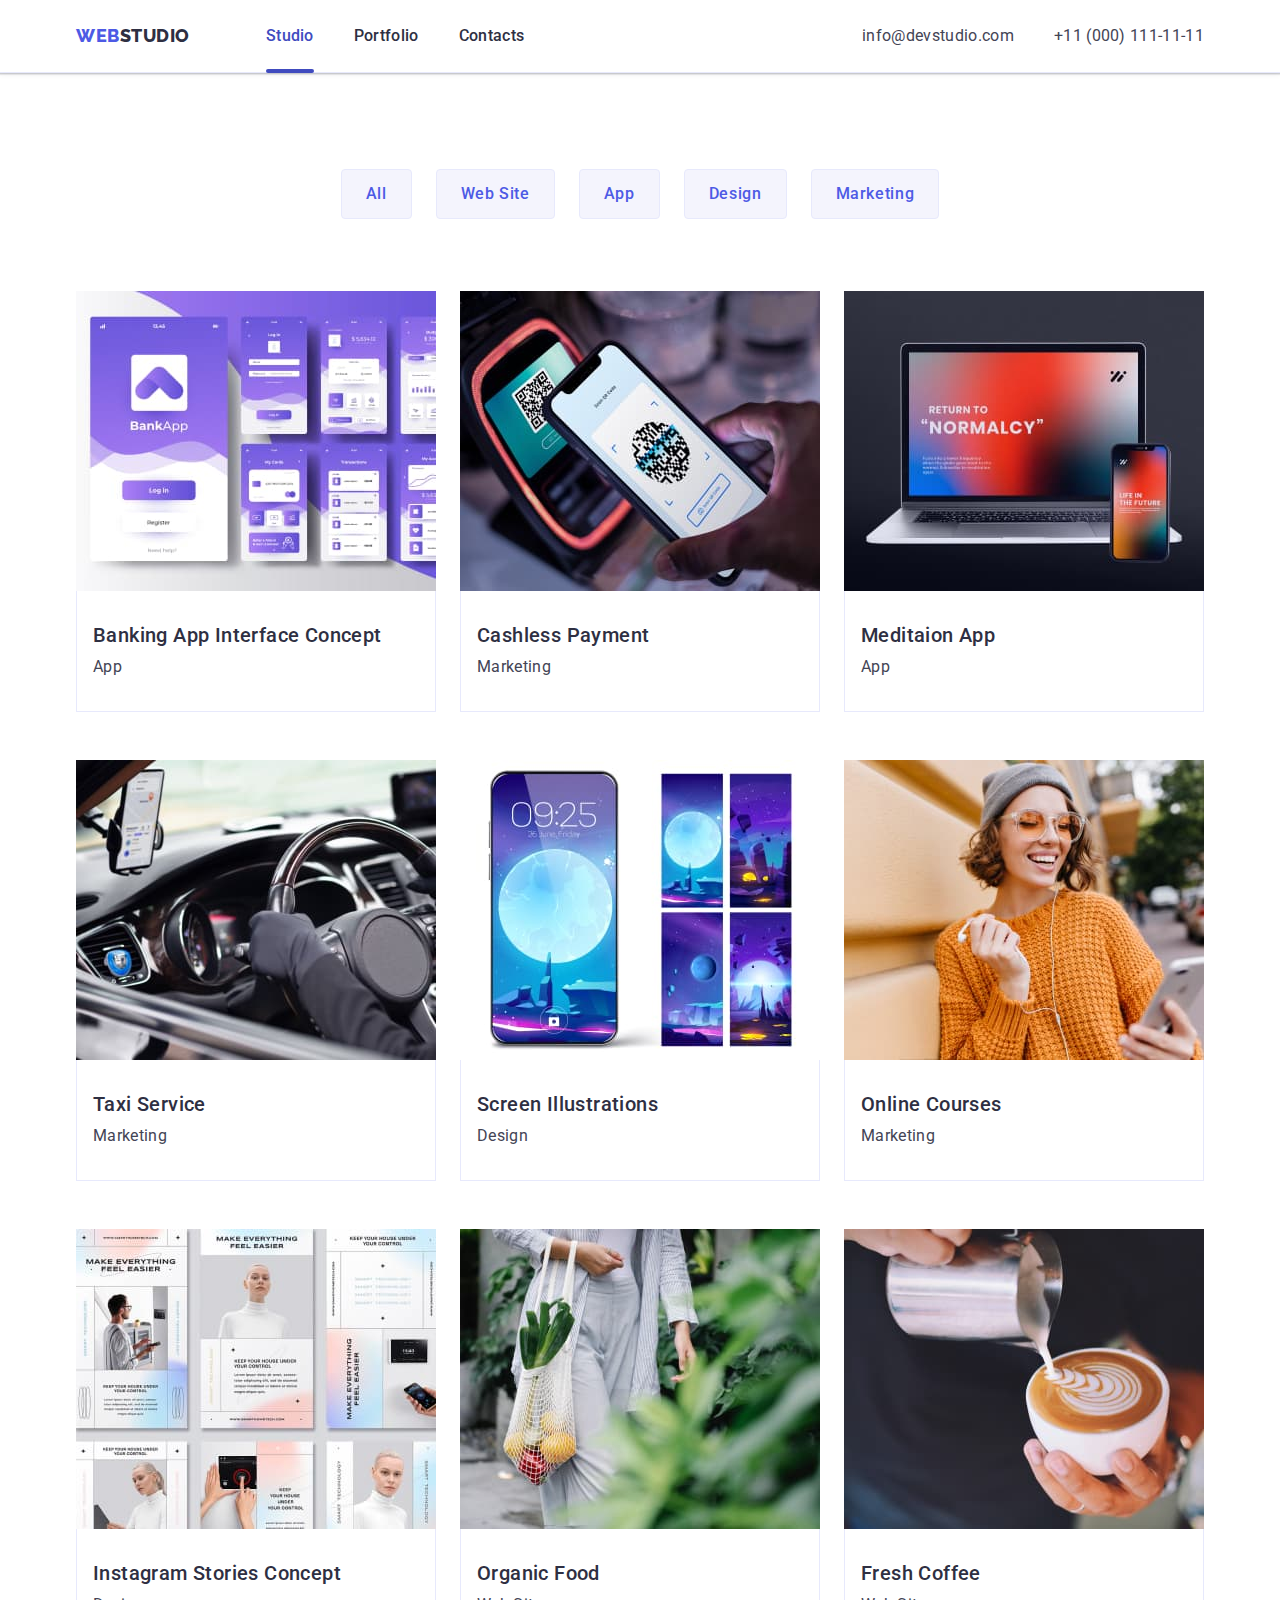
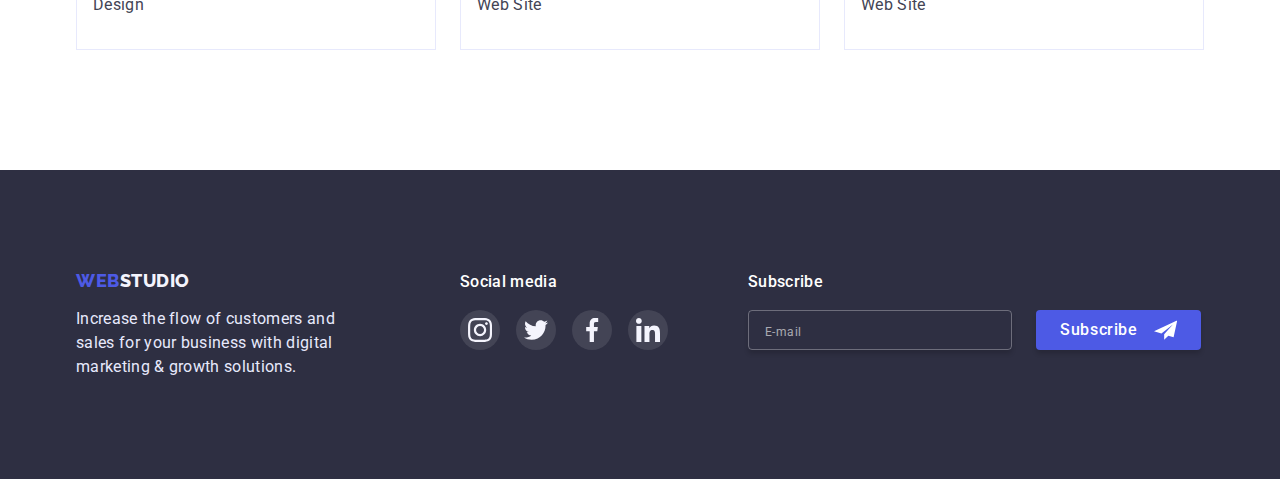
==== portfolio.html @ 4b930581 "hw" ====
<!DOCTYPE html>
<html lang="en">
  <head>
    <meta charset="UTF-8" />
    <meta http-equiv="X-UA-Compatible" content="IE=edge" />
    <meta name="viewport" content="width=device-width, initial-scale=1.0" />

    <title>Homework</title>
    <link rel="preconnect" href="https://fonts.googleapis.com" />
    <link rel="preconnect" href="https://fonts.gstatic.com" crossorigin />
    <link
      href="https://fonts.googleapis.com/css2?family=Raleway:wght@800&family=Roboto:wght@400;500;700;900&display=swap"
      rel="stylesheet"
    />
    <link rel="stylesheet" href="./css/modern-normalize.css" />

    <link rel="stylesheet" href="./css/styles.css" />
  </head>
  <body>
    <header class="main-items-header">
      <div class="container main-nav">
        <nav class="site-navifation">
          <a href="./index.html" class="logo"
            ><span class="logo-web">Web</span
            ><span class="logo-studio">Studio</span></a
          >

          <ul class="site-nav">
            <li class="site-nav-link">
              <a href="./index.html" class="link current">Studio</a>
            </li>
            <li class="site-nav-link">
              <a href="./portfolio.html" class="link">Portfolio</a>
            </li>
            <li class="site-nav-link"><a href="" class="link">Contacts</a></li>
          </ul>
        </nav>
        <address class="address-nav">
          <ul class="address">
            <li class="address-item">
              <a href="mailto:info@devstudio.com" class="adress-link"
                >info@devstudio.com</a
              >
            </li>
            <li class="address-item">
              <a href="tel:+110001111111" class="adress-link"
                >+11 (000) 111-11-11</a
              >
            </li>
          </ul>
        </address>
        <button type="button" data-menu-open class="mobile-menu-open">
          <svg class="mobile-button-svg" width="32" height="22">
            <use
              href="./images/icons.svg/symbol-defs.svg#icon-menu-hamburger"
            ></use>
          </svg>
        </button>
      </div>
      <!-- mobile-menu -->
      <div class="modal-menu-header" data-menu>
        <div class="container mobile-menu-container">
          <button
            type="button"
            class="modal-button-close-header"
            data-menu-close
          >
            <svg class="modal-close-button-header" width="8" height="8">
              <use href="./images/icons.svg/symbol-defs.svg#icon-close"></use>
            </svg>
          </button>
          <ul class="mobile-menu-list">
            <li class="mobile-menu-link">
              <a href="./index.html" class="link">Studio</a>
            </li>
            <li class="mobile-menu-link">
              <a href="./portfolio.html" class="link">Portfolio</a>
            </li>
            <li class="mobile-menu-link">
              <a href="" class="link link-current">Contacts</a>
            </li>
          </ul>
          <div>
            <address class="address-nav-mobile">
              <ul class="address-mobile">
                <li class="address-item">
                  <a href="tel:+110001111111" class="adress-phone"
                    >+11 (000) 111-11-11</a
                  >
                </li>
                <li class="address-item">
                  <a href="mailto:info@devstudio.com" class="adress-email"
                    >info@devstudio.com</a
                  >
                </li>
              </ul>
            </address>
            <ul class="social-list-mobile list">
              <li class="social-list-item-mobile">
                <a href=""
                  ><svg class="social-list-link-mobile">
                    <use
                      href="./images/icons.svg/symbol-defs.svg#icon-instagram"
                    ></use>
                  </svg>
                </a>
              </li>
              <li class="social-list-item-mobile">
                <a href=""
                  ><svg class="social-list-link-mobile">
                    <use
                      href="./images/icons.svg/symbol-defs.svg#icon-twitter"
                    ></use>
                  </svg>
                </a>
              </li>
              <li class="social-list-item-mobile">
                <a href=""
                  ><svg class="social-list-link-mobile">
                    <use
                      href="./images/icons.svg/symbol-defs.svg#icon-facebook"
                    ></use>
                  </svg>
                </a>
              </li>
              <li class="social-list-item-mobile">
                <a href="">
                  <svg class="social-list-link-mobile">
                    <use
                      href="./images/icons.svg/symbol-defs.svg#icon-linkedin"
                    ></use>
                  </svg>
                </a>
              </li>
            </ul>
          </div>
        </div>
      </div>
    </header>
    <main>
      <section class=" section portfolio-section">
        <div class="container portfolio-main-buttons">
          <h1 class="visually-hidden">Our projects</h1>
          <ul class="portfolio-list-title">
            <li class="portfolio-item">
              <button type="button" class="portfolio-button">All</button>
            </li>
            <li class="portfolio-item">
              <button type="button" class="portfolio-button">Web Site</button>
            </li>
            <li class="portfolio-item">
              <button type="button" class="portfolio-button">App</button>
            </li>
            <li class="portfolio-item">
              <button type="button" class="portfolio-button">Design</button>
            </li>
            <li class="portfolio-item">
              <button type="button" class="portfolio-button">Marketing</button>
            </li>
          </ul>
        

        <ul class="portfolio-exaples">
          <li class="portfolio-list">
           <article>
              <a href="" class="portfolio-link-examples"
                ><div class="image-style">
                  <img
                    src="./images/portfolio/img1.jpg"
                    alt="Banking App"
                    width="360"
                    height="300"
                  />
                 <p class="overlay">14 Stylish and User-Friendly App Design Concepts · Task Manager App · Calorie Tracker App · Exotic Fruit Ecommerce App · Cloud Storage App</p>
                </div>
                  
               
                <div class="content-text">
                  
                  <h3 class="portfolio-exaples-title">
                    Banking App Interface Concept
                  </h3>
                  <p class="examles-description">App</p>
                </div>
                </a
              >
          </article>
          </li>
          <!-- --------------------------------------- -->
          <li class="portfolio-list">
            <article>
              <a href="" class="portfolio-link-examples"
                ><div class="image-style">
                  <img
                    src="./images/portfolio/img2.jpg"
                    alt="Cashless Payment"
                    width="360"
                    height="300"
                  /> <p class="overlay">14 Stylish and User-Friendly App Design Concepts · Task Manager App · Calorie Tracker App · Exotic Fruit Ecommerce App · Cloud Storage App</p>
                </div>
                <div class="content-text">
                  <h3 class="portfolio-exaples-title">Cashless Payment</h3>
                  <p class="examles-description">Marketing</p>
                </div></a
              >
            </article>
          </li>
          <!-- ---------------------------------------- -->
          <li class="portfolio-list">
            <article>
              <a href="" class="portfolio-link-examples"
                ><div class="image-style">
                  <img
                    src="./images/portfolio/img3.jpg"
                    alt="Meditaion App"
                    width="360"
                    height="300"
                  /> <p class="overlay">14 Stylish and User-Friendly App Design Concepts · Task Manager App · Calorie Tracker App · Exotic Fruit Ecommerce App · Cloud Storage App</p>
                </div>
                <div class="content-text">
                  <h3 class="portfolio-exaples-title">Meditaion App</h3>
                  <p class="examles-description">App</p>
                </div></a
              >
            </article>
          </li>
          <!-- -------------------------------------- -->
          <li class="portfolio-list">
            <article>
              <a href="" class="portfolio-link-examples"
                ><div class="image-style">
                  <img
                    src="./images/portfolio/img4.jpg"
                    alt="Taxi Service"
                    width="360"
                    height="300"
                  /> <p class="overlay">14 Stylish and User-Friendly App Design Concepts · Task Manager App · Calorie Tracker App · Exotic Fruit Ecommerce App · Cloud Storage App</p>
                </div>
                <div class="content-text">
                  <h3 class="portfolio-exaples-title">Taxi Service</h3>
                  <p class="examles-description">Marketing</p>
                </div></a
              >
            </article>
          </li>
          <!-- ------------------------------------------------------ -->
          <li class="portfolio-list">
            <article>
              <a href="" class="portfolio-link-examples"
                ><div class="image-style">
                  <img
                    src="./images/portfolio/img5.jpg"
                    alt="Screen Illustrations"
                    width="360"
                    height="300"
                  /> <p class="overlay">14 Stylish and User-Friendly App Design Concepts · Task Manager App · Calorie Tracker App · Exotic Fruit Ecommerce App · Cloud Storage App</p>
                </div>
                <div class="content-text">
                  <h3 class="portfolio-exaples-title">Screen Illustrations</h3>
                  <p class="examles-description">Design</p>
                </div></a
              >
            </article>
          </li>
          <!-- ----------------------------------------------- -->
          <li class="portfolio-list">
            <article>
              <a href="" class="portfolio-link-examples"
                ><div class="image-style">
                  <img
                    src="./images/portfolio/img6.jpg"
                    alt="Online Courses"
                    width="360"
                    height="300"
                  /> <p class="overlay">14 Stylish and User-Friendly App Design Concepts · Task Manager App · Calorie Tracker App · Exotic Fruit Ecommerce App · Cloud Storage App</p>
                </div>
                <div class="content-text">
                  <h3 class="portfolio-exaples-title">Online Courses</h3>
                  <p class="examles-description">Marketing</p>
                </div></a
              >
            </article>
          </li>
          <!-- ------------------------------------------- -->
          <li class="portfolio-list">
            <article>
              <a href="" class="portfolio-link-examples"
                ><div class="image-style">
                  <img
                    src="./images/portfolio/img7.jpg"
                    alt="Instagram Stories Concept"
                    width="360"
                    height="300"
                  /> <p class="overlay">14 Stylish and User-Friendly App Design Concepts · Task Manager App · Calorie Tracker App · Exotic Fruit Ecommerce App · Cloud Storage App</p>
                </div>
                <div class="content-text">
                  <h3 class="portfolio-exaples-title">
                    Instagram Stories Concept
                  </h3>
                  <p class="examles-description">Design</p>
                </div></a
              >
            </article>
          </li>
          <!-- ------------------------------------------- -->
          <li class="portfolio-list">
            <article>
              <a href="" class="portfolio-link-examples"
                ><div class="image-style">
                  <img
                    src="./images/portfolio/img8.jpg"
                    alt="Organic Food"
                    width="360"
                    height="300"
                  /> <p class="overlay">14 Stylish and User-Friendly App Design Concepts · Task Manager App · Calorie Tracker App · Exotic Fruit Ecommerce App · Cloud Storage App</p>
                </div>
                <div class="content-text">
                  <h3 class="portfolio-exaples-title">Organic Food</h3>
                  <p class="examles-description">Web Site</p>
                </div></a
              >
            </article>
          </li>
          <!-- ------------------------------------- -->
          <li class="portfolio-list">
            <article>
              <a href="" class="portfolio-link-examples"
                ><div class="image-style">
                  <img
                    src="./images/portfolio/img9.jpg"
                    alt="Fresh Coffee"
                    width="360"
                    height="300"
                  /> <p class="overlay">14 Stylish and User-Friendly App Design Concepts · Task Manager App · Calorie Tracker App · Exotic Fruit Ecommerce App · Cloud Storage App</p>
                </div>
                <div class="content-text">
                  <h3 class="portfolio-exaples-title">Fresh Coffee</h3>
                  <p class="examles-description">Web Site</p>
                </div></a
              >
            </article>
          </li>
        </ul>
      </section>
    </main>
   <footer class="footer-main-nav">
      <div class="container footer-main">
        <div class="footer-logo-main">
          <a href="./index.html" class="logo footer-logo"
            ><span class="logo-web">Web</span
            ><span class="footer-logo-studio">Studio</span></a
          >
          <p class="footer-paragraph">
            Increase the flow of customers and sales for your business with
            digital marketing & growth solutions.
          </p>
        </div>
        <div class="footer-media">
          <p class="footer-social-media">Social media</p>
          <ul class="footer-social-list list">
            <li class="footer-social-list-item">
              <a href=""
                ><svg class="footer-social-list-link">
                  <use
                    href="./images/icons.svg/symbol-defs.svg#icon-instagram"
                  ></use>
                </svg>
              </a>
            </li>
            <li class="footer-social-list-item">
              <a href=""
                ><svg class="footer-social-list-link">
                  <use
                    href="./images/icons.svg/symbol-defs.svg#icon-twitter"
                  ></use>
                </svg>
              </a>
            </li>
            <li class="footer-social-list-item">
              <a href=""
                ><svg class="footer-social-list-link">
                  <use
                    href="./images/icons.svg/symbol-defs.svg#icon-facebook"
                  ></use>
                </svg>
              </a>
            </li>
            <li class="footer-social-list-item">
              <a href=""
                ><svg class="footer-social-list-link">
                  <use
                    href="./images/icons.svg/symbol-defs.svg#icon-linkedin"
                  ></use>
                </svg>
              </a>
            </li>
          </ul>
        </div>
        <div class="footer-subscribe-field">
          <p class="footer-subscribe-text">Subscribe</p>
          <form class="footer-subscribe-form">
            <label class="footer-subscribe-label"
              ><input
                type="email"
                name="user-email"
                class="footer-subscribe-input"
                required
                placeholder="E-mail"
            /></label>
            <button type="submit" class="footer-button-subscribe">
              Subscribe
              <svg class="footer-button-subscribe-icon">
                <use
                  href="./images/icons.svg/symbol-defs.svg#icon-subscribe"
                ></use>
              </svg>
            </button>
          </form>
        </div>
      </div>
    </footer>
    <script src="./js/mobile-menu.js"></script>
  </body>
</html>
---- css/styles.css ----
:root {
  --web-background: #ffffff;
  --primary-brand: #4d5ae5;
  --pressed-state: #404bbf;
  --dark: #2e2f42;
  --success: #31d0aa;
  --text: #434455;
  --subtle-text: #8e8f99;
  --accent: #e7e9fc;
  --light: #f4f4fd;
  --hero-background: #2e2f42;
  --modal-overlay: rgba(46, 47, 66, 0.4);
  --border-margin: 24px;
  --bottom-margin: 48px;
  --transition-dur-func: 250ms cubic-bezier(0.4, 0, 0.2, 1);
}

body {
  background-color: var(--web-background);
  font-family: 'Roboto', sans-serif;
  color: var(--dark);
}

h1,
h2,
h3,
h4,
h5,
h6,
p,
ul {
  margin: 0;
}
ul {
  list-style: none;
  padding-left: 0;
  text-decoration: none;
}
.link {
  list-style: none;
  text-decoration: none;
}
img {
  display: block;
  max-width: 100%;
  height: auto;
}
a {
  text-decoration: none;
  list-style: none;
}

.container {
  width: 1158px;
  margin: 0 auto;
  padding-left: 15px;
  padding-right: 15px;
}
.section {
  padding-top: 120px;
  padding-bottom: 120px;
}
.section-title {
  color: var(--dark);

  font-weight: 700;
  font-size: 36px;
  line-height: 1.1111;
  text-align: center;
  text-transform: capitalize;
  letter-spacing: 0.02em;
  margin-bottom: 72px;
}
/* header */
/* site-nav */
@media screen and (max-width: 767px) {
  .container {
    width: 428px;
    margin-left: auto;
    margin-right: auto;
    padding-left: 16px;
    padding-right: 16px;
  }
  .logo {
    display: block;
    margin: 0 auto;
  }
  .section {
    padding-top: 96px;
    padding-bottom: 96px;
  }
  .site-nav {
    display: none;
  }
  .address-nav {
    display: none;
  }
  .main-nav {
    display: flex;
    justify-content: space-between;
    align-items: center;
  }
  .main-items-header {
    padding-top: 24px;
    padding-bottom: 24px;
  }
  .mobile-menu-open {
    border: none;
    background-color: transparent;
    padding: 0;
    line-height: 0;
  }
  .mobile-button-svg {
    fill: var(--dark);
  }
  .modal-menu-header {
    position: fixed;
    width: 100%;
    height: 100%;
    max-height: 796px;
    background-color: var(--web-background);
    top: 0;
    left: 0;
    z-index: 1000;

    opacity: 0;
    visibility: hidden;
    pointer-events: none;
    transition: var(--transition-dur-func);
  }
  .modal-button-close-header {
    position: absolute;
    border-radius: 50%;
    background-color: var(--accent);
    border: 1px solid rgba(0, 0, 0, 0.1);
    padding: 0;
    line-height: 0;
    width: 24px;
    height: 24px;
    top: 24px;
    right: 24px;
  }
  ._container .mobile-menu-container {
    padding-bottom: 40px;
  }
  .mobile-menu-container {
    position: relative;
  }
  .mobile-menu-list {
    padding-top: 80px;
    margin-bottom: 284px;
  }
  .mobile-menu-link .link {
    margin-bottom: 40px;
    color: var(--dark);
    font-weight: 700;
    font-size: 36px;
    line-height: 1.1111;
    letter-spacing: 0.02em;
    text-transform: capitalize;
    display: block;
    text-decoration: none;
  }
  .mobile-menu-list .mobile-menu-link:hover,
  .mobile-menu-link:focus {
    color: var(--pressed-state);
  }
  .modal-menu-header.is-open {
    opacity: 1;
    visibility: visible;
    pointer-events: auto;
  }
  .mobile-menu-link .link-current {
    color: var(--pressed-state);
  }
  .address-nav-mobile {
    margin-bottom: 48px;
    display: block;
  }
  .address-nav-mobile .adress-phone {
    font-weight: 700;
    font-size: 36px;
    line-height: 1.1111;
    letter-spacing: 0.02em;
    text-transform: capitalize;
    color: var(--primary-brand);
    display: block;
    margin-bottom: 40px;
  }
  .address-mobile {
    display: block;
  }

  .address-nav-mobile .adress-email {
    font-weight: 500;
    font-size: 20px;
    line-height: 1.2;
    letter-spacing: 0.02em;
    color: var(--text);
  }
  .social-list-mobile {
    display: flex;
    align-items: center;
    gap: 56px;
  }
  .social-list-item-mobile > a {
    display: flex;
    background-color: var(--primary-brand);
    border-radius: 50%;
    width: 40px;
    height: 40px;
    justify-content: center;
    align-items: center;
    transition: background-color var(--transition-dur-func);
  }

  .social-list-link-mobile {
    display: flex;
    width: 16px;
    height: 16px;
    fill: var(--light);
  }
  .social-list-item-mobile > a:hover,
  .social-list-item-mobile > a:focus {
    background-color: var(--pressed-state);
  }
  /* ========================================== */
  .hero {
    background-image: linear-gradient(
        rgba(46, 47, 66, 0.7),
        rgba(46, 47, 66, 0.7)
      ),
      url(../images/hero/Dark-bg-mobile.webp);
    padding-top: 112px;
    padding-bottom: 112px;
    max-width: 428px;
  }
  @media (min-device-pixel-ratio: 2),
    (-webkit-min-device-pixel-ratio: 2),
    (min-resolution: 192dpi),
    (min-resolution: 2dppx) {
    .hero {
      background-image: linear-gradient(
          rgba(46, 47, 66, 0.7),
          rgba(46, 47, 66, 0.7)
        ),
        url(../images/hero/Dark-bg-mobile2x.webp);
    }
  }
  .hero-title {
    color: var(--web-background);
    font-weight: 700;
    font-size: 36px;
    line-height: 1.11111;
    letter-spacing: 0.02em;
    display: block;
    text-align: center;
    width: 320px;
    margin: 0 auto;
    margin-bottom: 72px;
  }
  ._container .button {
    display: flex;
  }
  .button {
    min-width: 169px;
    border: none;
    outline: none;
    border-radius: 4px;
    padding: 16px 32px;
    transition: background-color var(--transition-dur-func);
    color: var(--web-background);
    background-color: var(--primary-brand);
    box-shadow: 0 4px 4px rgba(0, 0, 0, 0.15);

    font-family: inherit;
    font-weight: 500;
    font-size: 16px;
    line-height: 1.5;
    cursor: pointer;
    text-decoration: none;
    letter-spacing: 0.04em;
    margin: 0;
  }

  .button:hover,
  .button:focus {
    background-color: var(--pressed-state);
  }
  .our-features-icons-back {
    display: none;
  }
  .features-list {
    display: block;
  }
  .features-list .list {
    margin-bottom: 72px;
  }
  .features-list-title {
    font-weight: 700;
    font-size: 36px;
    line-height: 1.1111;
    text-align: center;
    letter-spacing: 0.02em;
    text-transform: capitalize;
    margin-bottom: 8px;
  }
  .features-list-text {
    width: 396px;
    align-self: stretch;
  }
  /* our work */
  .our-work {
    display: none;
  }
  /* our team */

  .our-team {
    display: block;
  }

  .team-section {
    background-color: var(--light);
  }
  .team-section-cards {
    display: block;
    width: 284px;
    margin-left: auto;
    margin-right: auto;
  }

  .team-cards {
    display: block;
    width: 264px;
    margin: 0 auto;
    background-color: var(--web-background);

    box-sizing: border-box;
    box-shadow: 0px 1px 6px rgba(46, 47, 66, 0.08),
      0px 1px 1px rgba(46, 47, 66, 0.16), 0px 2px 1px rgba(46, 47, 66, 0.08);
    border-radius: 0px 0px 4px 4px;
  }
  .team-cards:not(:last-child) {
    margin-bottom: 72px;
    margin-right: 0;
  }
  .team-cards-list {
    display: block;
    align-self: center;
  }
  .team-names {
    font-weight: 500;
    font-size: 20px;
    line-height: 1.2;
    text-align: center;
    letter-spacing: 0.02em;
    margin-top: 32px;
    margin-bottom: 8px;
  }
  .team-workplace {
    font-size: 16px;
    line-height: 1.5;
    text-align: center;
    letter-spacing: 0.02em;
    margin-bottom: 8px;
  }
  .social-list {
    padding-bottom: 32px;
  }
  /* =================== */
  .customers-section {
    padding-top: 96px;
  }
  .customers-title {
    margin-bottom: 72px;
  }
  .customers-list {
    display: flex;
    flex-wrap: wrap;
    gap: 16px;
  }
  .customers-item {
    display: block;
    width: 190px;
    margin-bottom: 72px;
  }
  .customers-link {
    display: flex;
    height: 88px;
    border: 1px solid var(--subtle-text);
    border-radius: 4px;
    text-align: center;
    align-items: center;
    justify-content: center;
    transition: border-color var(--transition-dur-func);
  }
  /* footer */
  .footer-main-nav {
    padding-bottom: 96px;
    padding-top: 96px;
  }

  .footer-logo-main {
    display: block;
    margin: 0 auto;
  }
  .footer-logo {
    text-align: center;
  }

  .footer-media {
    display: flex;

    margin: 0 auto;
    margin-top: 72px;
    margin-bottom: 72px;
  }
  .footer-social-media {
    text-align: center;
  }

  /* ================= */
  .footer-subscribe-field {
    display: block;
    margin: 0 auto;
    text-align: center;
  }
  .footer-subscribe-form {
    display: block;
  }
  .footer-subscribe-label {
    margin-right: 24px;
  }

  .footer-subscribe-input {
    width: 398px;
    margin-bottom: 16px;
  }

  .footer-button-subscribe {
    display: flex;
    margin: 0 auto;
  }

  /* --------------------------------------------------------- */
  /* -------------------portfolio----------------------------- */
  /* --------------------------------------------------------- */
  .portfolio-section {
    padding-top: 48px;
  }
  .portfolio-main-buttons .portfolio-list-title {
    justify-content: start;
  }
  .portfolio-item {
    align-content: center;
  }
  .portfolio-list-title .portfolio-item:not(:last-child) {
    margin-right: 24px;
  }
  .portfolio-title {
    display: none;
  }
  .portfolio-list-title {
    list-style: none;
    margin-bottom: 72px;
  }
  .portfolio-list {
    width: 390px;
  }
}

/* ====================================
=================================== */
@media screen and (min-width: 768px) and (max-width: 1199px) {
  .container {
    width: 768px;
    margin-left: auto;
    margin-right: auto;
    padding-left: 16px;
    padding-right: 16px;
  }
  .section {
    padding-top: 96px;
    padding-bottom: 96px;
  }
  .mobile-menu-open {
    display: none;
  }
  .main-nav {
    display: flex;
    align-items: center;
    justify-content: flex-start;
  }
  .site-navifation {
    display: flex;
    align-items: center;
  }

  .site-nav .link {
    color: var(--dark);
    display: block;
    font-weight: 500;
    font-size: 16px;
    letter-spacing: 0.02em;
    line-height: 1.5;
    text-decoration: none;
    transition: color var(--transition-dur-func);
    padding-top: 24px;
    padding-bottom: 24px;
  }
  .site-nav .link:hover,
  .site-nav .link:focus {
    color: var(--primary-brand);
  }
  .site-nav {
    list-style: none;
    margin-left: 76px;

    display: flex;
  }
  .site-nav-link .link {
    position: relative;
  }
  .site-nav .link.current {
    color: var(--pressed-state);
  }
  .current::after {
    display: block;
    content: '';
    width: 100%;
    background-color: var(--pressed-state);
    border-radius: 2px;
    position: absolute;
    height: 4px;
    bottom: -1px;
  }
  .site-nav li {
    margin-right: 40px;
    display: block;
  }
  .site-nav li:last-child {
    margin-right: 0;
  }

  .address {
    display: block;
    padding-top: 24px;
  }
  .address .adress-link {
    display: block;
  }
  .address-item:not(:last-child) {
    margin-bottom: 6px;
  }
  .address-item {
    display: block;
  }
  .modal-menu-header {
    display: none;
  }
  .hero {
    padding-top: 112px;
    padding-bottom: 108px;
    background-image: linear-gradient(
        rgba(46, 47, 66, 0.7),
        rgba(46, 47, 66, 0.7)
      ),
      url(../images/hero/Dark-bg-tablet.webp);
    padding-top: 112px;
    padding-bottom: 112px;
    width: 768px;
  }
  @media (min-device-pixel-ratio: 2),
    (-webkit-min-device-pixel-ratio: 2),
    (min-resolution: 192dpi),
    (min-resolution: 2dppx) {
    .hero {
      background-image: linear-gradient(
          rgba(46, 47, 66, 0.7),
          rgba(46, 47, 66, 0.7)
        ),
        url(../images/hero/Dark-bg-tablet@2x.jpg);
    }
  }
  .hero-title {
    width: 496px;
    font-size: 56px;
    margin-bottom: 48px;
  }
  .our-features-icons-back {
    display: none;
  }
  .features-list {
    display: flex;
    flex-wrap: wrap;
    gap: 24px;
  }
  .features-list .list {
    display: block;

    width: 356px;
  }
  .our-work {
    display: none;
  }
  .team-section {
    background-color: var(--light);
  }
  .team-section-cards {
    display: flex;
    flex-wrap: wrap;
    gap: 24px;
    justify-content: center;
  }

  .team-cards {
    display: block;
    width: 264px;
    background-color: var(--web-background);

    box-sizing: border-box;
    box-shadow: 0px 1px 6px rgba(46, 47, 66, 0.08),
      0px 1px 1px rgba(46, 47, 66, 0.16), 0px 2px 1px rgba(46, 47, 66, 0.08);
    border-radius: 0px 0px 4px 4px;
  }

  .team-cards-list {
    display: block;
    align-self: center;
  }
  .team-names {
    font-weight: 500;
    font-size: 20px;
    line-height: 1.2;
    text-align: center;
    letter-spacing: 0.02em;
    margin-top: 32px;
    margin-bottom: 8px;
  }
  .team-workplace {
    font-size: 16px;
    line-height: 1.5;
    text-align: center;
    letter-spacing: 0.02em;
    margin-bottom: 8px;
  }
  .social-list {
    padding-bottom: 32px;
  }
  /* =================== */
  .customers-section {
    padding-top: 96px;
  }
  .customers-list {
    display: flex;
    flex-wrap: wrap;
    justify-content: center;
    gap: 72px 16px;
  }
  .customers-item {
    display: block;
    width: 190px;
  }
  .customers-link {
    display: flex;
    height: 88px;
    border: 1px solid var(--subtle-text);
    border-radius: 4px;
    text-align: center;
    align-items: center;
    justify-content: center;
    transition: border-color var(--transition-dur-func);
  }
  /* footer */
  .footer-main-nav {
    padding-bottom: 96px;
    padding-top: 96px;
    padding-left: 108px;

    justify-content: center;
    display: block;
  }

  .footer-logo-main {
    display: block;
    margin-bottom: 72px;
  }
  .footer-logo {
    text-align: center;
  }

  .footer-media {
    display: flex;
    margin-left: 24px;
  }
  .footer-social-media {
    text-align: center;
  }

  /* ================= */
  .footer-subscribe-field {
    display: block;
  }
  .footer-subscribe-form {
    display: flex;
  }

  .footer-subscribe-input {
    width: 264px;
    margin-bottom: 16px;
  }
  .footer-button-subscribe {
    display: flex;
    margin-left: 24px;
  }
  /* --------------------------------------------------------- */
  /* -------------------portfolio----------------------------- */
  /* --------------------------------------------------------- */
  .portfolio-section {
    padding-top: 64px;
  }
  .portfolio-main-buttons .portfolio-list-title {
    justify-content: center;
  }
  .portfolio-item {
    align-content: center;
  }
  .portfolio-list-title .portfolio-item:not(:last-child) {
    margin-right: 24px;
  }
  .portfolio-title {
    display: none;
  }
  .portfolio-list-title {
    list-style: none;
    margin-bottom: 64px;
  }
  .portfolio-list {
    width: 356px;
  }
  .portfolio-exaples {
    display: flex;
    flex-wrap: wrap;
    gap: 24px;
  }
}

@media screen and (min-width: 1200px) and (max-width: 1440px) {
  .modal-menu-header {
    display: none;
  }
  .mobile-menu-open {
    display: none;
  }
  .main-nav {
    display: flex;
    align-items: center;
    justify-content: flex-start;
  }
  .site-navifation {
    display: flex;
    align-items: center;
  }

  .site-nav .link {
    color: var(--dark);
    display: block;
    font-weight: 500;
    font-size: 16px;
    letter-spacing: 0.02em;
    line-height: 1.5;
    text-decoration: none;
    transition: color var(--transition-dur-func);
    padding-top: 24px;
    padding-bottom: 24px;
  }
  .site-nav .link:hover,
  .site-nav .link:focus {
    color: var(--primary-brand);
  }
  .site-nav {
    list-style: none;
    margin-left: 76px;

    display: flex;
  }
  .site-nav-link .link {
    position: relative;
  }
  .site-nav .link.current {
    color: var(--pressed-state);
  }
  .current::after {
    display: block;
    content: '';
    width: 100%;
    background-color: var(--pressed-state);
    border-radius: 2px;
    position: absolute;
    height: 4px;
    bottom: -1px;
  }
  .site-nav li {
    margin-right: 40px;
    display: block;
  }
  .site-nav li:last-child {
    margin-right: 0;
  }

  .address {
    display: flex;
  }
  .address .adress-link {
    display: block;
  }

  .footer-subscribe-form {
    display: flex;
  }
  .footer-media {
    margin-left: 120px;
    margin-right: 80px;
  }
  .footer-subscribe-label {
    margin-right: 24px;
  }
  .footer-subscribe-input {
    width: 264px;
  }
  .footer-button-subscribe {
    display: flex;
  }

  .hero {
    padding-top: 188px;
    padding-bottom: 188px;
    background-image: linear-gradient(
        rgba(46, 47, 66, 0.7),
        rgba(46, 47, 66, 0.7)
      ),
      url(../images/hero/people-office-desktop.webp);
    padding-top: 112px;
    padding-bottom: 112px;
    width: 1200px;
  }
  @media (min-device-pixel-ratio: 2),
    (-webkit-min-device-pixel-ratio: 2),
    (min-resolution: 192dpi),
    (min-resolution: 2dppx) {
    .hero {
      background-image: linear-gradient(
          rgba(46, 47, 66, 0.7),
          rgba(46, 47, 66, 0.7)
        ),
        url(../images/hero/people-office-desktop@2x.webp);
    }
  }

  .hero-title {
    width: 496px;
    font-size: 56px;
    margin-bottom: 48px;
  }

  .list:not(:last-child) {
    margin-right: 24px;
  }
  .section.features-list-main {
    padding-bottom: 0;
  }

  .features-list {
    display: flex;
    flex-basis: calc((100% - var(--bottom-margin)) / 4);
  }
  .list:last-child {
    margin-right: 0;
  }
  .features-list-title {
    font-size: 20px;
  }
  .features-list-text {
    color: var(--text);
    max-width: 264px;
    font-size: 16px;
    line-height: 1.5;
    letter-spacing: 0.02em;
    justify-content: center;
    align-items: flex-start;
  }
  .team-section {
    background-color: var(--light);
  }
  .team-section-cards {
    display: flex;
  }
  .team-cards {
    flex-basis: calc((100% - var(--border-margin)) / 4);
    background-color: var(--web-background);

    box-sizing: border-box;
    box-shadow: 0px 1px 6px rgba(46, 47, 66, 0.08),
      0px 1px 1px rgba(46, 47, 66, 0.16), 0px 2px 1px rgba(46, 47, 66, 0.08);
    border-radius: 0px 0px 4px 4px;
  }
  .team-cards:not(:last-child) {
    margin-right: 24px;
  }
  .team-cards-list {
    padding: 32px 16px;
  }
  .team-names {
    font-weight: 500;
    font-size: 20px;
    line-height: 1.2;
    text-align: center;
    letter-spacing: 0.02em;

    margin-bottom: 8px;
  }
  .team-workplace {
    font-size: 16px;
    line-height: 1.5;
    text-align: center;
    letter-spacing: 0.02em;
    margin-bottom: 8px;
  }
  .social-list {
    display: flex;
    gap: 24px;
  }
  .social-list-item > a {
    display: flex;
    background-color: var(--primary-brand);
    border-radius: 50%;
    width: 40px;
    height: 40px;
    justify-content: center;
    align-items: center;
    transition: background-color var(--transition-dur-func);
  }

  .social-list-link {
    display: flex;
    width: 16px;
    height: 16px;
    fill: var(--light);
  }
  .social-list-item > a:hover,
  .social-list-item > a:focus {
    background-color: var(--pressed-state);
  }
  .customers-section {
    padding-top: 130px;
  }
  .customers-title {
    margin-bottom: 72px;
  }
  .customers-list {
    display: flex;

    gap: 24px;
  }
  .customers-item {
    display: block;
    flex-basis: calc(((100% - var(--border-margin))) / 6);
  }
  .customers-link {
    display: flex;
    height: 88px;
    border: 1px solid var(--subtle-text);
    border-radius: 4px;
    text-align: center;
    align-items: center;
    justify-content: center;
    transition: border-color var(--transition-dur-func);
  }
  .customers-section-link {
    display: flex;
    width: 104px;
    height: 56px;
    fill: var(--subtle-text);
    margin: 16px 32px;
    transition: fill var(--transition-dur-func);
  }

  .icons-shadow {
    stroke: rgba(0, 0, 0, 0.25);
    stroke-opacity: 0.25;
  }
  .customers-link:hover,
  .customers-link:focus {
    border-color: var(--pressed-state);
  }
  .customers-link:hover .customers-section-link,
  .customers-link:focus .customers-section-link {
    display: block;
    fill: var(--pressed-state);
  }
  .portfolio-section {
    padding-top: 96px;
  }
  .portfolio-list-title {
    margin-bottom: 72px;
    justify-content: center;
  }
}

/* ============================
=========header======================= */
.hero {
  background-color: var(--dark);
  text-align: center;

  margin: 0 auto;
  background-size: cover;
  background-position: center;
}
.hero-title {
  margin-right: auto;
  margin-left: auto;
  color: var(--web-background);

  font-weight: 700;

  line-height: 1.07;
  letter-spacing: 0.02em;
  display: block;
}
._container .button {
  display: flex;
}
.button {
  min-width: 169px;
  border: none;
  outline: none;
  border-radius: 4px;
  padding: 16px 32px;
  transition: background-color var(--transition-dur-func);
  color: var(--web-background);
  background-color: var(--primary-brand);
  box-shadow: 0 4px 4px rgba(0, 0, 0, 0.15);

  font-family: inherit;
  font-weight: 500;
  font-size: 16px;
  line-height: 1.5;
  cursor: pointer;
  text-decoration: none;
  letter-spacing: 0.04em;
  margin: 0;
}

.visually-hidden {
  position: absolute;
  white-space: nowrap;
  width: 1px;
  height: 1px;
  overflow: hidden;
  border: 0;
  padding: 0;
  clip: rect(0 0 0 0);
  clip-path: inset(50%);
  margin: -1px;
}
.our-features-icons-back {
  text-align: center;
  background-color: var(--light);

  padding-top: 24px;
  padding-bottom: 24px;
  margin-bottom: 8px;
}
.our-features-icons {
  width: 64px;
  height: 64px;
}

.features-list-title {
  font-weight: 700;
  line-height: 1.5;

  letter-spacing: 0.02em;
  text-transform: capitalize;

  margin-bottom: 8px;
}
.features-list-text {
  color: var(--text);
  font-size: 16px;
  line-height: 1.5;
  letter-spacing: 0.02em;
  justify-content: center;
  align-items: flex-start;
}

/* ============================== */
/* ==========our work============ */

.our-work-section {
  display: flex;
  flex-basis: ((100% - var(--border-margin))/ 3);
  justify-content: center;
}

/* .our-work-section .list:not(:last-child) {
  margin-right: 24px;
} */
/* ================================= */
/* ==========our team============= */
.team-section {
  background-color: var(--light);
  max-width: 100%;
}
.social-list-link {
  display: flex;
  width: 16px;
  height: 16px;
  fill: var(--light);
}
.social-list-item > a:hover,
.social-list-item > a:focus {
  background-color: var(--pressed-state);
}
.social-list {
  display: flex;
  justify-content: center;
  align-items: center;
  gap: 24px;
}
.social-list-item > a {
  display: flex;
  background-color: var(--primary-brand);
  border-radius: 50%;
  width: 40px;
  height: 40px;
  justify-content: center;
  align-items: center;
  transition: background-color var(--transition-dur-func);
}
/* _______________________________________ */
/* -------------section 5----------------- */
/* .customers-section {
  padding-top: 130px;
} */

.customers-section-link {
  width: 104px;
  height: 56px;
  fill: var(--subtle-text);
  margin: 16px 32px;
  transition: fill var(--transition-dur-func);
}

.icons-shadow {
  stroke: rgba(0, 0, 0, 0.25);
  stroke-opacity: 0.25;
}
.customers-link:hover,
.customers-link:focus {
  border-color: var(--pressed-state);
}
.customers-link:hover .customers-section-link,
.customers-link:focus .customers-section-link {
  display: block;
  fill: var(--pressed-state);
}

/* =============================== */
/* =========ModalWindow=========== */
.backdrop {
  position: fixed;
  top: 0;
  left: 0;
  width: 100%;
  height: 100%;
  background-color: var(--modal-overlay);
  z-index: 1000;
  transition: opacity var(--transition-dur-func),
    visibility var(--transition-dur-func);
}
.backdrop.is-hidden {
  opacity: 0;
  visibility: hidden;
  pointer-events: none;
}

.modal {
  width: 408px;
  height: 584px;
  background: #fcfcfc;
  box-shadow: 0px 1px 1px rgba(0, 0, 0, 0.14), 0px 1px 3px rgba(0, 0, 0, 0.12),
    0px 2px 1px rgba(0, 0, 0, 0.2);
  border-radius: 4px;
  position: absolute;
  top: 50%;
  left: 50%;
  transform: translate(-50%, -50%);
  padding: 72px 24px 24px 24px;
}
.modal-button-close {
  position: absolute;
  top: 24px;
  right: 24px;
  display: flex;
  justify-content: center;
  align-items: center;
  background: var(--accent);
  border: 1px solid rgba(0, 0, 0, 0.1);
  padding: 0;
  width: 24px;
  height: 24px;
  border-radius: 50%;
  cursor: pointer;
  transition: background-color var(--transition-dur-func);
}
.modal-close-button-icon {
  width: 8px;
  height: 8px;
  fill: black;
  transition: fill var(--transition-dur-func);
}
.modal-button-close:hover,
.modal-button-close:focus {
  background-color: var(--pressed-state);
}

.modal-button-close:hover .modal-close-button-icon,
.modal-button-close:focus .modal-close-button-icon {
  fill: #ffffff;
}
/* ================================== */
/* ========MODAL FORM */
.modal-window-form {
  display: flex;
  flex-direction: column;
}
.modal-window-form-title {
  display: block;
  font-weight: 500;
  font-size: 16px;
  line-height: 1.5;
  text-align: center;
  letter-spacing: 0.02em;
  color: var(--dark);
  margin: 0 auto;
  margin-bottom: 16px;
}
.modal-window-field-message {
  margin-bottom: 16px;
}
.modal-window-input {
  width: 100%;
  height: 40px;
  border: 1px solid rgba(33, 33, 33, 0.2);
  border-radius: 4px;
  padding-left: 38px;
  color: var(--hero-background);
  transition: border-color var(--transition-dur-func);
}
.modal-window-input:focus {
  border-color: var(--primary-brand);
  outline: none;
}
.modal-window-input:focus + .modal-input-icon {
  fill: var(--primary-brand);
}
.modal-form-input-description {
  display: block;
  font-size: 12px;
  line-height: 1.1666;
  letter-spacing: 0.04em;
  color: var(--subtle-text);
  margin-bottom: 4px;
}
.modal-window-field {
  margin-bottom: 8px;
}
.modal-window-input-icons {
  display: block;
  position: relative;
}
.modal-input-icon {
  display: block;
  width: 18px;
  height: 24px;
  position: absolute;
  top: 50%;
  left: 18px;
  transform: translateY(-50%);
  fill: var(--hero-background);
  transition: fill var(--transition-dur-func);
}
.modal-window-message {
  display: block;
  resize: none;
  width: 100%;
  height: 120px;
  border-radius: 4px;
  border: 1px solid rgba(33, 33, 33, 0.2);
  padding: 8px 16px;
  transition: border-color var(--transition-dur-func);
  color: var(--hero-background);
}
.modal-window-message::placeholder {
  font-size: 12px;
  line-height: 14px;
  letter-spacing: 0.04em;
  color: rgba(117, 117, 117, 0.5);
}
.modal-window-message:focus {
  border-color: var(--primary-brand);
  outline: none;
}
.modal-window-check::before {
  display: block;
  cursor: pointer;
  width: 16px;
  height: 16px;
  border: 1.25px solid var(--hero-background);
  border-radius: 2px;
  content: '';
  margin-right: 8px;
}
.modal-window-input-check:checked + .modal-window-check::before {
  background-color: var(--pressed-state);
  background-image: url(../images/icons.svg/click.svg);
  width: 16px;
  height: 16px;
  background-size: cover;
  background-size: 10px 8px;
  background-repeat: no-repeat;
  background-position: center;
  border: none;
}
.modal-window-input-check:focus + .modal-window-check::before {
  outline: 1.25px solid var(--pressed-state);
}
.privacy-policy-text {
  display: block;
  font-size: 12px;
  line-height: 14px;
  letter-spacing: 0.04em;
  color: #757575;
}
.privacy-policy-link {
  display: block;
  font-size: 12px;
  line-height: 1.333;
  letter-spacing: 0.04em;
  text-decoration-line: underline;
  color: #4d5ae5;
}
.modal-window-check {
  display: flex;
  align-items: center;

  margin-bottom: 24px;
}
.modal-window-button {
  display: flex;
  justify-content: center;
  align-items: center;
  width: 169px;
  height: 56px;
  border: none;
  border-radius: 4px;
  padding: 16px 32px;
  transition: background-color var(--transition-dur-func);
  color: var(--web-background);
  background-color: var(--primary-brand);
  box-shadow: 0px 4px 4px rgba(0, 0, 0, 0.15);
  text-align: center;
  font-family: inherit;
  font-weight: 500;
  font-size: 16px;
  line-height: 1.5;
  cursor: pointer;
  text-decoration: none;
  letter-spacing: 0.04em;
  margin: 0 auto;

  transform: background-color var(--transition-dur-func);
}
.modal-window-button:hover,
.modal-window-button:focus {
  background-color: var(--pressed-state);
}

/* ===========================
============================+
=========================== */
.main-items-header {
  border-bottom: 1px solid var(--accent);

  box-shadow: 0 2px 1px rgba(46, 47, 66, 0.08), 0 1px 1px rgba(46, 47, 66, 0.16),
    0 1px 6px rgba(46, 47, 66, 0.08);
}
/*

/* logo */
.logo {
  font-family: 'raleway', sans-serif;
  font-size: 18px;
  font-weight: 800;
  line-height: 1.33;
  text-decoration: none;
  letter-spacing: 0.03em;
  text-transform: uppercase;
}
.logo-web {
  color: var(--primary-brand);
}
.logo-studio {
  color: var(--hero-background);
}
/* address */
.address-nav {
  margin-left: auto;
}
.address {
  list-style: none;
  /* display: flex; */
  margin: 0 auto;
  padding-left: 0;
}
.address .adress-link {
  color: var(--text);
  transition: color var(--transition-dur-func);
  font-style: normal;
  text-decoration: none;
  letter-spacing: 0.02em;
  font-size: 16px;
  line-height: 1.5;

  display: block;
}
.address-item:not(:last-child) {
  margin-right: 40px;
}
.address-item {
  display: block;
}

.address .adress-link:hover,
.address .adress-link:focus {
  color: var(--pressed-state);
}
/* footer */
.footer-main-nav {
  background-color: var(--dark);
  padding-bottom: 100px;
  padding-top: 100px;
}
.footer-main {
  background-color: var(--dark);
  display: flex;
  flex-wrap: wrap;
}
/* .footer-logo-main {
  display: inline-block;
  margin-right: 120px;
} */
.footer-logo {
  font-size: 18px;
  line-height: 1.1666;
}
.footer-logo-studio {
  color: var(--light);
}
.footer-paragraph {
  color: var(--accent);

  font-size: 16px;
  line-height: 1.5;
  letter-spacing: 0.02em;
  width: 264px;
  margin-top: 16px;
}
.footer-media {
  display: inline-block;

  justify-content: center;
  align-items: center;
}
.footer-social-media {
  font-style: normal;
  font-weight: 500;
  font-size: 16px;
  line-height: 1.5;
  letter-spacing: 0.02em;

  color: #ffffff;
  margin-bottom: 16px;
}
.footer-social-list {
  display: flex;

  gap: 16px;
}

.footer-social-list-item > a {
  display: flex;
  width: 40px;
  height: 40px;
  background-color: rgba(255, 255, 255, 0.1);
  transition: background-color var(--transition-dur-func);
  border-radius: 50%;

  justify-content: center;
  align-items: center;
}
.footer-social-list-link {
  width: 24px;
  height: 24px;
  fill: var(--light);
}
.footer-social-list-item > a:hover,
.footer-social-list-item > a:focus {
  background-color: var(--success);
}
/* ================= */
.footer-subscribe-field {
  display: inline-block;
  justify-content: center;
  align-items: center;
}
/* .footer-subscribe-form {
  /* display: flex; */

.footer-subscribe-text {
  font-weight: 500;
  font-size: 16px;
  line-height: 24px;

  letter-spacing: 0.02em;
  color: var(--web-background);
  margin-bottom: 16px;
}
.footer-subscribe-input {
  height: 40px;
  border: 1px solid rgba(255, 255, 255, 0.3);
  box-shadow: 0 4px 4px rgba(0, 0, 0, 0.15);
  border-radius: 4px;
  background-color: inherit;
  padding: 8px 16px;
  color: var(--web-background);
}
.footer-subscribe-input::placeholder {
  font-size: 12px;
  line-height: 2;
  letter-spacing: 0.04em;
  color: rgba(255, 255, 255, 0.6);
}
.footer-button-subscribe {
  justify-content: center;
  align-items: center;
  width: 165px;
  height: 40px;
  border: none;
  padding: 8px 24px;
  border-radius: 4px;
  color: var(--web-background);
  background-color: var(--primary-brand);
  box-shadow: 0 4px 4px rgba(0, 0, 0, 0.15);
  font-family: inherit;
  font-weight: 500;
  font-size: 16px;
  line-height: 1.5;
  text-decoration: none;
  letter-spacing: 0.04em;
  outline: none;
}
.footer-button-subscribe-icon {
  display: block;
  fill: var(--web-background);
  transition: fill var(--transition-dur-func);
  margin-left: 16px;
  width: 24px;
  height: 24px;
}
/* index.html */
/* main */

/* --------------------------------------------------------- */
/* -------------------portfolio----------------------------- */
/* --------------------------------------------------------- */
/* .portfolio-section {
  padding-top: 96px;
} */
.portfolio-main-buttons .portfolio-list-title {
  display: flex;
  flex-wrap: wrap;
  padding-left: 0;
  /* justify-content: center; */
}
.portfolio-item {
  align-content: center;
}
.portfolio-list-title .portfolio-item:not(:last-child) {
  margin-right: 24px;
}
.portfolio-title {
  display: none;
}
.portfolio-list-title {
  list-style: none;
}

.portfolio-button {
  background-color: var(--light);

  cursor: pointer;
  color: var(--primary-brand);
  font-family: inherit;
  font-weight: 500;
  font-size: 16px;
  line-height: 1.5;
  text-align: center;
  letter-spacing: 0.04em;
  transition: background-color var(--transition-dur-func),
    color var(--transition-dur-func), box-shadow var(--transition-dur-func),
    border-color var(--transition-dur-func);
  padding: 12px 24px;
  border: 1px solid #e7e9fc;
  border-radius: 4px;
}
.portfolio-button:hover,
.portfolio-button:focus {
  background-color: var(--pressed-state);
  color: var(--web-background);
  box-shadow: 0px 3px 1px rgba(0, 0, 0, 0.1), 0px 2px 1px rgba(0, 0, 0, 0.08),
    0px 2px 2px rgba(0, 0, 0, 0.12);

  border-color: transparent;
}
.portfolio-exaples {
  background-color: var(--web-background);

  list-style: none;

  display: flex;
  flex-wrap: wrap;
  padding-left: 0;
  gap: var(--bottom-margin) var(--border-margin);
}
.portfolio-list {
  list-style: none;
  /* 
  flex-basis: calc((100% - var(--bottom-margin) - 6) / 3); */
}

.portfolio-link-examples {
  position: relative;
  text-decoration: none;
  display: block;
  transition: box-shadow var(--transition-dur-func);
}
.portfolio-link-examples:hover,
.portfolio-link-examples:focus {
  box-shadow: 5px 1px 6px rgba(46, 47, 66, 0.08),
    0px 1px 1px rgba(46, 47, 66, 0.16), 0px 2px 1px rgba(46, 47, 66, 0.08);
}
.image-style {
  position: relative;
  overflow: hidden;
}
.portfolio-link-examples:hover .overlay,
.portfolio-link-examples:focus .overlay {
  transform: translate(0, 0);
}
.content-text {
  padding: 32px 16px;

  border-bottom: 1px solid #e7e9fc;
  border-left: 1px solid #e7e9fc;
  border-right: 1px solid #e7e9fc;
}
.portfolio-exaples-title {
  font-weight: 500;
  font-size: 20px;
  line-height: 1.2;
  color: var(--dark);
  letter-spacing: 0.02em;

  margin-bottom: 8px;
}
.examles-description {
  font-size: 16px;
  line-height: 1.5;
  color: var(--text);
  letter-spacing: 0.02em;
}
.overlay {
  position: absolute;
  top: 0;
  left: 0;
  background-color: var(--primary-brand);
  background-blend-mode: soft-light;
  color: var(--light);
  padding: 40px 32px;
  font-size: 16px;
  letter-spacing: 0.02em;
  line-height: 1.5;
  transition: transform var(--transition-dur-func);
  width: 100%;
  height: 100%;
  overflow: auto;

  transform: translate(0, 100%);
}
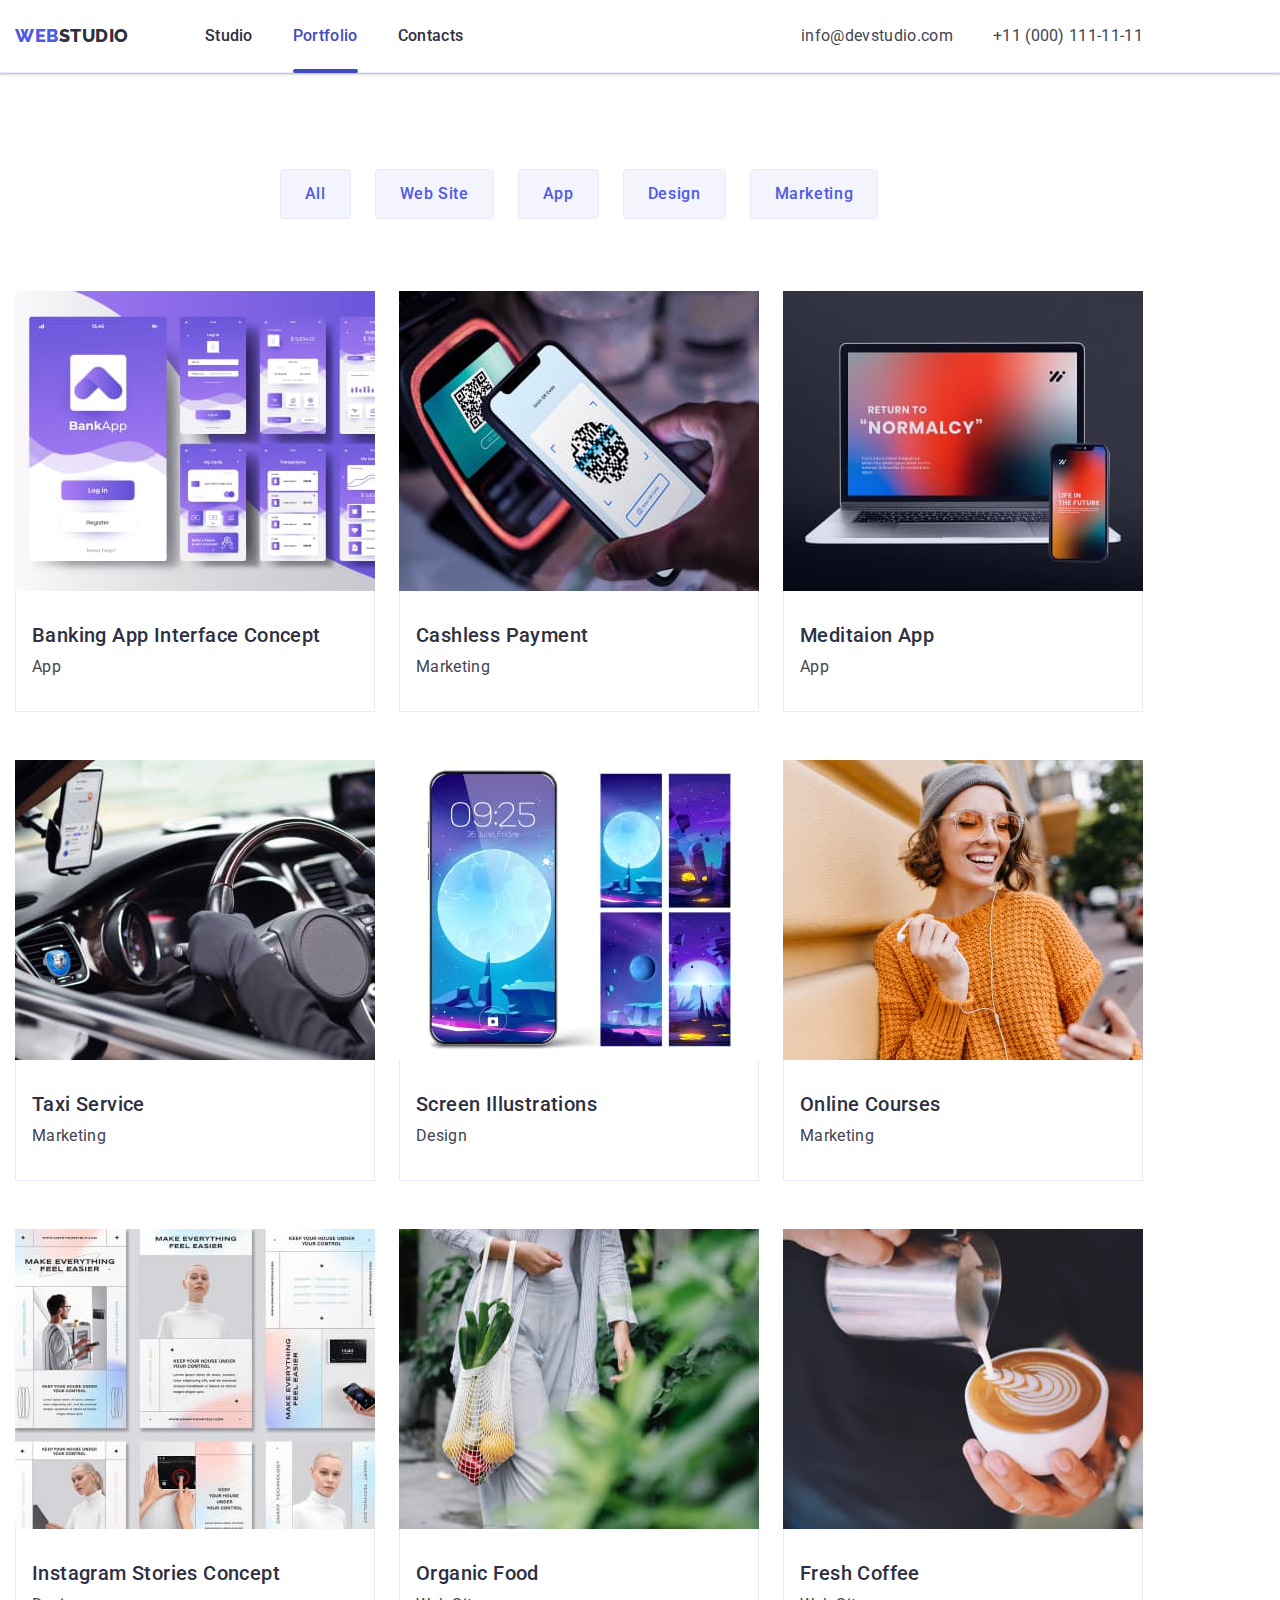
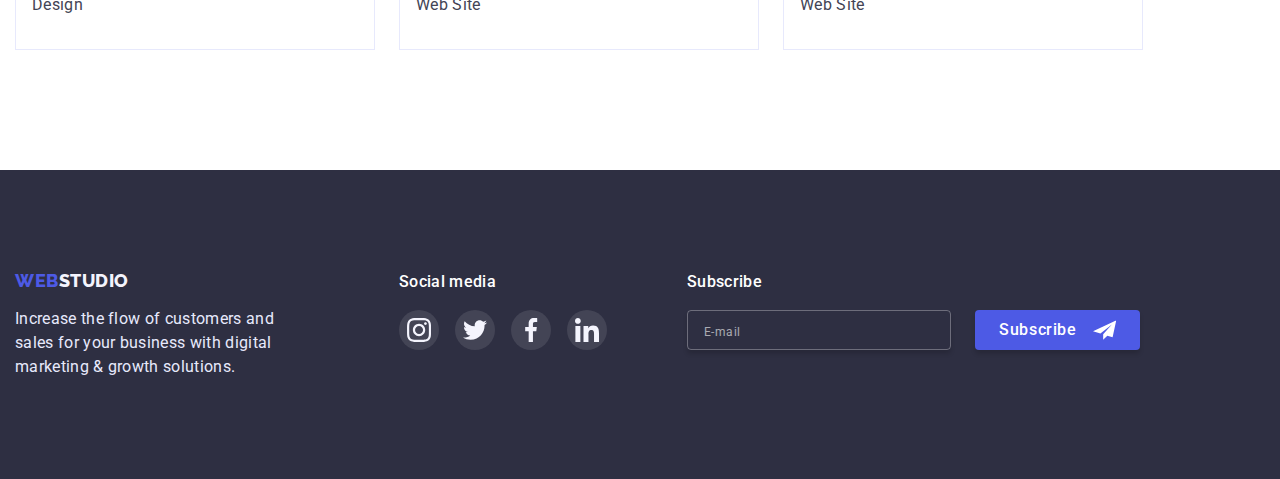
==== commit 53611088: "2" ====
--- a/portfolio.html
+++ b/portfolio.html
@@ -27,10 +27,10 @@
 
           <ul class="site-nav">
             <li class="site-nav-link">
-              <a href="./index.html" class="link current">Studio</a>
+              <a href="./index.html" class="link ">Studio</a>
             </li>
             <li class="site-nav-link">
-              <a href="./portfolio.html" class="link">Portfolio</a>
+              <a href="./portfolio.html" class="link current">Portfolio</a>
             </li>
             <li class="site-nav-link"><a href="" class="link">Contacts</a></li>
           </ul>
--- a/css/styles.css
+++ b/css/styles.css
@@ -19,6 +19,7 @@
   background-color: var(--web-background);
   font-family: 'Roboto', sans-serif;
   color: var(--dark);
+  overflow-x: hidden;
 }
 
 h1,
@@ -51,10 +52,9 @@
 }
 
 .container {
-  width: 1158px;
-  margin: 0 auto;
   padding-left: 15px;
   padding-right: 15px;
+  width: 100%;
 }
 .section {
   padding-top: 120px;
@@ -75,7 +75,7 @@
 /* site-nav */
 @media screen and (max-width: 767px) {
   .container {
-    width: 428px;
+    width: 100%;
     margin-left: auto;
     margin-right: auto;
     padding-left: 16px;
@@ -117,7 +117,6 @@
     position: fixed;
     width: 100%;
     height: 100%;
-    max-height: 796px;
     background-color: var(--web-background);
     top: 0;
     left: 0;
@@ -145,13 +144,17 @@
   }
   .mobile-menu-container {
     position: relative;
+    padding-top: 80px;
+    padding-bottom: 40px;
   }
   .mobile-menu-list {
-    padding-top: 80px;
     margin-bottom: 284px;
   }
+
+  .mobile-menu-link:not(:last-child) {
+    margin-bottom: 40px;
+  }
   .mobile-menu-link .link {
-    margin-bottom: 40px;
     color: var(--dark);
     font-weight: 700;
     font-size: 36px;
@@ -176,6 +179,7 @@
   .address-nav-mobile {
     margin-bottom: 48px;
     display: block;
+    font-style: normal;
   }
   .address-nav-mobile .adress-phone {
     font-weight: 700;
@@ -185,12 +189,13 @@
     text-transform: capitalize;
     color: var(--primary-brand);
     display: block;
+  }
+  .address-mobile {
+    display: block;
+  }
+  .address-item:not(:last-child) {
     margin-bottom: 40px;
   }
-  .address-mobile {
-    display: block;
-  }
-
   .address-nav-mobile .adress-email {
     font-weight: 500;
     font-size: 20px;
@@ -233,7 +238,7 @@
       url(../images/hero/Dark-bg-mobile.webp);
     padding-top: 112px;
     padding-bottom: 112px;
-    max-width: 428px;
+    width: 428px;
   }
   @media (min-device-pixel-ratio: 2),
     (-webkit-min-device-pixel-ratio: 2),
@@ -293,7 +298,7 @@
   .features-list {
     display: block;
   }
-  .features-list .list {
+  .features-list .list:not(:last-child) {
     margin-bottom: 72px;
   }
   .features-list-title {
@@ -347,6 +352,8 @@
   .team-cards-list {
     display: block;
     align-self: center;
+    padding-top: 32px;
+    padding-bottom: 32px;
   }
   .team-names {
     font-weight: 500;
@@ -354,7 +361,6 @@
     line-height: 1.2;
     text-align: center;
     letter-spacing: 0.02em;
-    margin-top: 32px;
     margin-bottom: 8px;
   }
   .team-workplace {
@@ -364,9 +370,7 @@
     letter-spacing: 0.02em;
     margin-bottom: 8px;
   }
-  .social-list {
-    padding-bottom: 32px;
-  }
+
   /* =================== */
   .customers-section {
     padding-top: 96px;
@@ -377,12 +381,11 @@
   .customers-list {
     display: flex;
     flex-wrap: wrap;
-    gap: 16px;
+    gap: 72px 16px;
   }
   .customers-item {
     display: block;
     width: 190px;
-    margin-bottom: 72px;
   }
   .customers-link {
     display: flex;
@@ -403,16 +406,15 @@
   .footer-logo-main {
     display: block;
     margin: 0 auto;
+    margin-bottom: 72px;
   }
   .footer-logo {
     text-align: center;
   }
 
   .footer-media {
-    display: flex;
-
+    display: block;
     margin: 0 auto;
-    margin-top: 72px;
     margin-bottom: 72px;
   }
   .footer-social-media {
@@ -428,12 +430,9 @@
   .footer-subscribe-form {
     display: block;
   }
-  .footer-subscribe-label {
-    margin-right: 24px;
-  }
 
   .footer-subscribe-input {
-    width: 398px;
+    width: 396px;
     margin-bottom: 16px;
   }
 
@@ -544,9 +543,9 @@
 
   .address {
     display: block;
-    padding-top: 24px;
   }
   .address .adress-link {
+    font-size: 12px;
     display: block;
   }
   .address-item:not(:last-child) {
@@ -595,6 +594,11 @@
     flex-wrap: wrap;
     gap: 24px;
   }
+  .features-list-title {
+    font-weight: 700;
+    font-size: 36px;
+  }
+
   .features-list .list {
     display: block;
 
@@ -625,8 +629,8 @@
   }
 
   .team-cards-list {
-    display: block;
-    align-self: center;
+    padding-top: 32px;
+    padding-bottom: 32px;
   }
   .team-names {
     font-weight: 500;
@@ -634,7 +638,7 @@
     line-height: 1.2;
     text-align: center;
     letter-spacing: 0.02em;
-    margin-top: 32px;
+
     margin-bottom: 8px;
   }
   .team-workplace {
@@ -645,9 +649,14 @@
     margin-bottom: 8px;
   }
   .social-list {
-    padding-bottom: 32px;
   }
   /* =================== */
+  .container-tablet {
+    width: 582px;
+    padding-right: 15px;
+    padding-left: 15px;
+    margin: 0 auto;
+  }
   .customers-section {
     padding-top: 96px;
   }
@@ -655,11 +664,11 @@
     display: flex;
     flex-wrap: wrap;
     justify-content: center;
-    gap: 72px 16px;
+    gap: 72px 24px;
   }
   .customers-item {
     display: block;
-    width: 190px;
+    width: 168px;
   }
   .customers-link {
     display: flex;
@@ -675,7 +684,6 @@
   .footer-main-nav {
     padding-bottom: 96px;
     padding-top: 96px;
-    padding-left: 108px;
 
     justify-content: center;
     display: block;
@@ -690,7 +698,6 @@
   }
 
   .footer-media {
-    display: flex;
     margin-left: 24px;
   }
   .footer-social-media {
@@ -707,7 +714,6 @@
 
   .footer-subscribe-input {
     width: 264px;
-    margin-bottom: 16px;
   }
   .footer-button-subscribe {
     display: flex;
@@ -745,7 +751,10 @@
   }
 }
 
-@media screen and (min-width: 1200px) and (max-width: 1440px) {
+@media screen and (min-width: 1200px) {
+  .container {
+    width: 1158px;
+  }
   .modal-menu-header {
     display: none;
   }
@@ -807,7 +816,9 @@
   .site-nav li:last-child {
     margin-right: 0;
   }
-
+  .address-item:not(:last-child) {
+    margin-right: 40px;
+  }
   .address {
     display: flex;
   }
@@ -818,8 +829,10 @@
   .footer-subscribe-form {
     display: flex;
   }
+  .footer-logo-main {
+    margin-right: 120px;
+  }
   .footer-media {
-    margin-left: 120px;
     margin-right: 80px;
   }
   .footer-subscribe-label {
@@ -879,6 +892,7 @@
   }
   .features-list-title {
     font-size: 20px;
+    font-weight: 500;
   }
   .features-list-text {
     color: var(--text);
@@ -963,8 +977,7 @@
     gap: 24px;
   }
   .customers-item {
-    display: block;
-    flex-basis: calc(((100% - var(--border-margin))) / 6);
+    width: 168px;
   }
   .customers-link {
     display: flex;
@@ -1078,12 +1091,9 @@
 }
 
 .features-list-title {
-  font-weight: 700;
   line-height: 1.5;
-
   letter-spacing: 0.02em;
   text-transform: capitalize;
-
   margin-bottom: 8px;
 }
 .features-list-text {
@@ -1393,7 +1403,6 @@
 =========================== */
 .main-items-header {
   border-bottom: 1px solid var(--accent);
-
   box-shadow: 0 2px 1px rgba(46, 47, 66, 0.08), 0 1px 1px rgba(46, 47, 66, 0.16),
     0 1px 6px rgba(46, 47, 66, 0.08);
 }
@@ -1431,14 +1440,12 @@
   font-style: normal;
   text-decoration: none;
   letter-spacing: 0.02em;
-  font-size: 16px;
+
   line-height: 1.5;
 
   display: block;
 }
-.address-item:not(:last-child) {
-  margin-right: 40px;
-}
+
 .address-item {
   display: block;
 }
